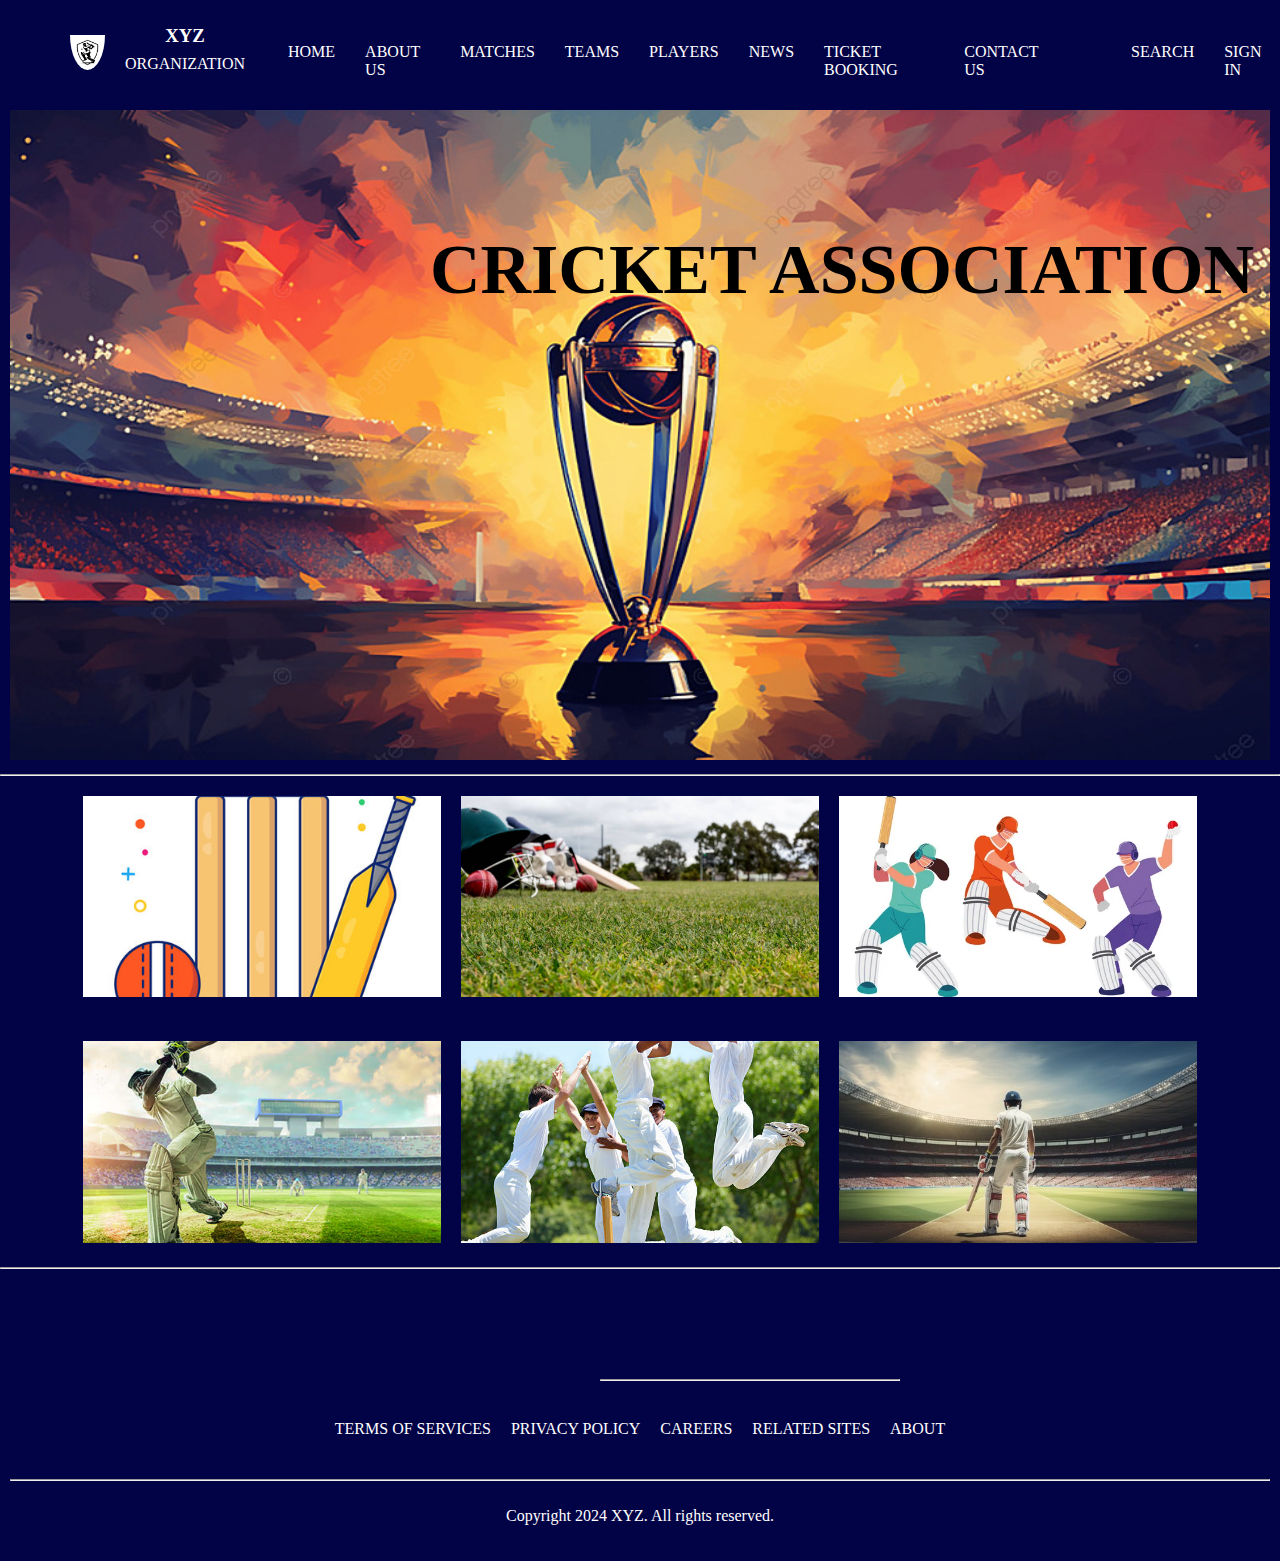
==== index.html @ 04caffde "initial commit" ====
<!DOCTYPE html>
<html lang="en">
    <head>
        <meta charset="UTF-8">
        <meta name="viewport" content="width=device-width, initial-scale=1.0">
        <title>Cricket Webpage</title>
        <link rel="stylesheet" href="/asset/css/main.css">
        <link rel="stylesheet" href="https://cdnjs.cloudflare.com/ajax/libs/font-awesome/6.6.0/css/all.min.css" integrity="sha512-Kc323vGBEqzTmouAECnVceyQqyqdsSiqLQISBL29aUW4U/M7pSPA/gEUZQqv1cwx4OnYxTxve5UMg5GT6L4JJg==" crossorigin="anonymous" referrerpolicy="no-referrer" />
    </head>
    <body>
        <header>
            <div class="navbar">
                <div class="menu"> 
                    <a href="#" target="_blank">
                        <i class="fa-solid fa-bars"></i>
                    </a>
                </div>
                <div class="logo">
                    <div id="image">
                        <img src="/asset/images/l1.jpg" width="100%">
                    </div>
                    <div id="text">
                        <h3>XYZ</h3>
                        <p>ORGANIZATION</p>
                    </div>
                </div>
                <nav>
                    <div class="n1">
                       <a href="#">HOME</a>
                    </div>
                    <div class="n2">
                       <a href="/asset/html/about.html">ABOUT US</a>
                    </div>
                    <div class="n3">
                        <a href="/asset/html/matches.html">MATCHES</a>
                    </div>
                    <div class="n4">
                        <a href="/asset/html/teams.html">TEAMS</a>
                    </div>
                    <div class="n5">
                        <a href="#">PLAYERS</a>
                    </div>
                    <div class="n6">
                        <a href="#">NEWS</a>
                    </div>
                    <div class="n7">
                        <a href="/asset/html/ticketBooking.html">TICKET BOOKING</a>
                    </div>
                    <div class="n8">
                        <a>CONTACT US</a>
                    </div>
                </nav>
            </div>
            <div class="userdefine">
                <div id="search">
                   <a href="#"> <i class="fa-solid fa-magnifying-glass"></i> SEARCH</a>
                </div>
                <div id="signin">
                    <a href="#"><i class="fa-regular fa-user"></i> SIGN IN</a>
                </div>
            </div>
        </header>
        <main>
            <section class="hero-section">
                <div>
                    <img src="/asset/images/t2.jpg" width="100%">
                </div>
                <div class="hero-content">
                    <h1>CRICKET ASSOCIATION</h1>
                </div>
            </section>
            <hr>
            <article>
                <div class="a1">
                    <div>
                        <img src="/asset/images/c19.jpg" width="100%">
                    </div>
                    <div>
                        <img src="/asset/images/c15.jpg" width="100%">
                    </div>
                    <div>
                        <img src="/asset/images/c20.jpg" width="100%">
                    </div>
                </div>
                <div class="a2">
                    <div>
                        <img src="/asset/images/c1.jpg" width="100%">
                    </div>
                    <div>
                        <img src="/asset/images/c14.jpg" width="100%">
                    </div>
                    <div>
                        <img src="/asset/images/c9.jpg" width="100%">
                    </div>
            </article>
            <hr>
        </main>
        <footer>
            <div class="f2">
                <!-- <div id="f11"> -->
                    <i class="fa-brands fa-square-facebook"></i>
                <!-- </div> -->
                <!-- <div id="f12"> -->
                    <i class="fa-brands fa-instagram"></i>
                <!-- <div> -->
                <!-- <div id="f13"> -->
                    <i class="fa-brands fa-youtube"></i>
                <!-- </div> -->
                <!-- <div id="f14"> -->
                    <i class="fa-brands fa-x-twitter"></i>
                <!-- </div> -->
            </div>
            <hr id="hr1">
            <div class="f3">
                <div>TERMS OF SERVICES</div>
                <div>PRIVACY POLICY</div>
                <div>CAREERS</div>
                <div>RELATED SITES</div>
                <div>ABOUT</div>
            </div>
            <hr>
            <div class="f4">
                <p>Copyright 2024 XYZ. All rights reserved.</p>
            </div>
        </footer>
    </body>
</html>
---- asset/css/main.css ----
*{
    margin: 0;
    padding: 0;
    box-sizing: border-box;
    font-family: 'Times New Roman', Times, serif;
}
body{
    background-color: rgb(2, 2, 70);
}
header{
    height: 100px;
    width: 100%;
    display: flex;
    justify-content:space-between;
    font-size: 16px;
    color: white;
    background-color: rgb(2, 2, 70);
    position: relative;
}
a{
    text-decoration: none;
    color:  white;
}
a:hover{
    border: 20px;
    padding: 10px;
    background-color: white;
    color: rgb(2, 2, 70);
}
main{
    background-color:  rgb(2, 2, 70);
}
.navbar{
    display: flex;
    justify-content: space-between;
}
.menu{
    padding-top: 43px;
    padding-left: 30px;
    padding-right: 40px;
}
.logo{
    display: flex;
    justify-content: space-between;
    gap: 20px;
}
.logo img{
    padding-top: 35px;
    border-radius: 50%;
    width: 35px;

}
.logo #text{
    padding-top: 25px;
    padding-bottom: 20px;
    display: grid;
    justify-content: center;
    justify-items: center;
}
nav{
    padding-left: 60px;
    padding: 43px;
    display: flex;
    justify-content: space-between;
    gap: 30px;
}
.userdefine{
    padding: 43px;
    padding-right: 5px;
    display: flex;
    justify-content:space-between;
    gap: 30px;
}
.hero-section{
    margin: 10px;
    position: relative;
}
.hero-section img{
    height: 650px;
}
.hero-content{
    position: absolute;
    top:120px;
    left: 420px;
    font-size: 35px;
}
article{
    display: grid;
}
 article div div{
    border-radius: 50px;
    padding: 10px;
    width: 30%;
} 
.a1{
    padding: 10px;
    display: flex;
    justify-content: center;
}
.a2{
    padding: 10px;
    display: flex;
    justify-content: center;
}
article img{
    aspect-ratio: 16/9;
    width: 100%;
    object-fit: cover;
}
footer{
    margin: 10px;
    background-color: rgb(2, 2, 70);
}
.f1{
    
}
.f2{
    display: flex;
    justify-content: center;
    align-items: center;
    gap: 10px;
    height: 100px;
    padding: 10px;
    color: gray;   
}
#hr1{
    width: 300px;
    position: absolute;
    left: 600px;
}
.f3{
    display: flex;
    justify-content: center;
    align-items: center;
    height: 100px;
    gap: 20px;
    color: white;
}
.f4{
    display: flex;
    justify-content: center;
    align-items: center;
    color: white;
    height: 70px;
}
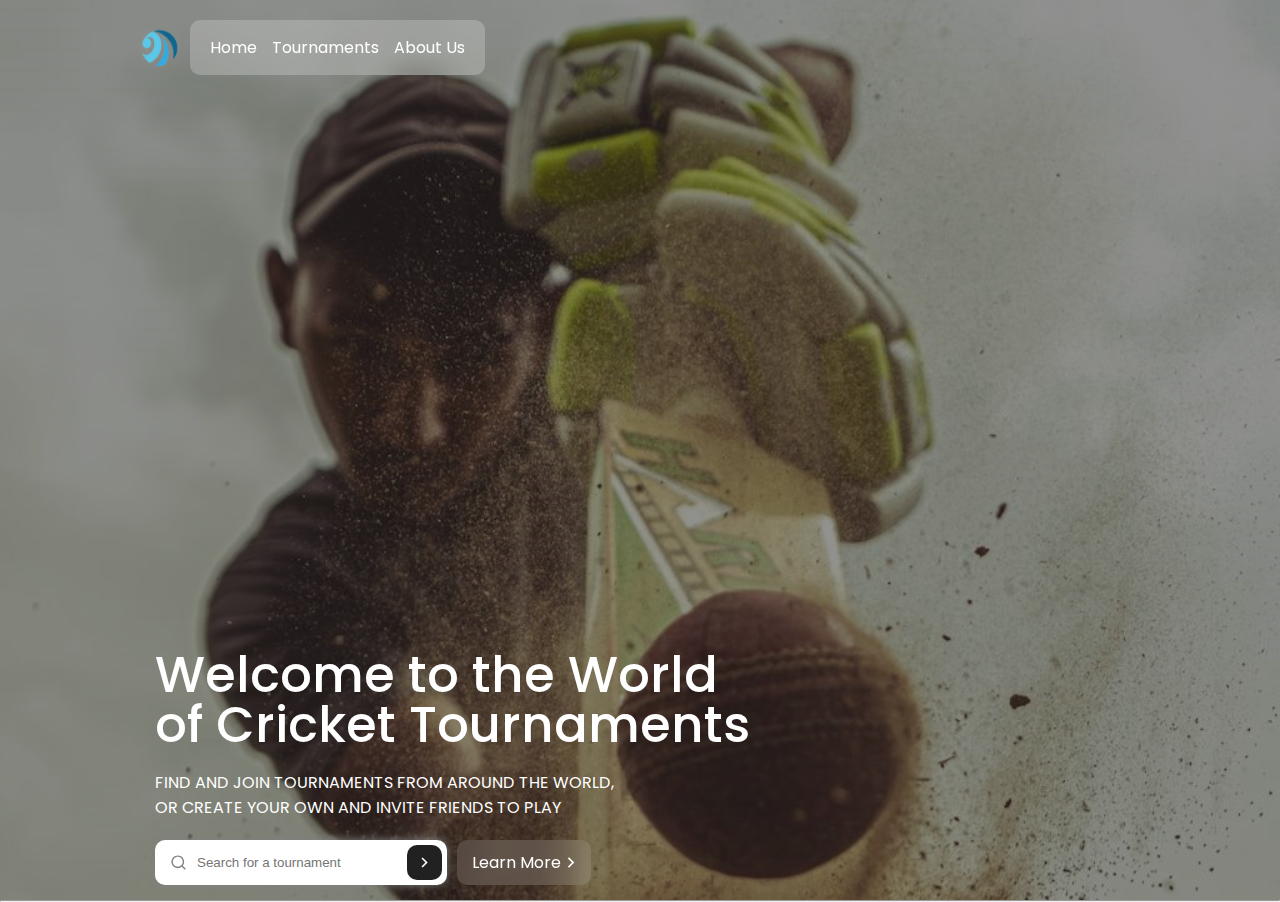
==== commit 0f43f16a: "Merge pull request #2 from archakNath/main" ====
--- a/index.html
+++ b/index.html
@@ -3,125 +3,46 @@
     <head>
         <meta charset="UTF-8">
         <meta name="viewport" content="width=device-width, initial-scale=1.0">
-        <title>Cricket Webpage</title>
+        <meta name="keywords" content="kcricket, tournament, game, sports">
+        <title>Cricket XYZ</title>
+        <link rel="icon" href="/asset/cricketFavicon/favicon.ico" type="image/x-icon">
         <link rel="stylesheet" href="/asset/css/main.css">
+        <link rel="stylesheet" href="/asset/css/universal.css">
         <link rel="stylesheet" href="https://cdnjs.cloudflare.com/ajax/libs/font-awesome/6.6.0/css/all.min.css" integrity="sha512-Kc323vGBEqzTmouAECnVceyQqyqdsSiqLQISBL29aUW4U/M7pSPA/gEUZQqv1cwx4OnYxTxve5UMg5GT6L4JJg==" crossorigin="anonymous" referrerpolicy="no-referrer" />
     </head>
     <body>
         <header>
-            <div class="navbar">
-                <div class="menu"> 
-                    <a href="#" target="_blank">
-                        <i class="fa-solid fa-bars"></i>
-                    </a>
-                </div>
-                <div class="logo">
-                    <div id="image">
-                        <img src="/asset/images/l1.jpg" width="100%">
-                    </div>
-                    <div id="text">
-                        <h3>XYZ</h3>
-                        <p>ORGANIZATION</p>
-                    </div>
-                </div>
-                <nav>
-                    <div class="n1">
-                       <a href="#">HOME</a>
-                    </div>
-                    <div class="n2">
-                       <a href="/asset/html/about.html">ABOUT US</a>
-                    </div>
-                    <div class="n3">
-                        <a href="/asset/html/matches.html">MATCHES</a>
-                    </div>
-                    <div class="n4">
-                        <a href="/asset/html/teams.html">TEAMS</a>
-                    </div>
-                    <div class="n5">
-                        <a href="#">PLAYERS</a>
-                    </div>
-                    <div class="n6">
-                        <a href="#">NEWS</a>
-                    </div>
-                    <div class="n7">
-                        <a href="/asset/html/ticketBooking.html">TICKET BOOKING</a>
-                    </div>
-                    <div class="n8">
-                        <a>CONTACT US</a>
-                    </div>
-                </nav>
-            </div>
-            <div class="userdefine">
-                <div id="search">
-                   <a href="#"> <i class="fa-solid fa-magnifying-glass"></i> SEARCH</a>
-                </div>
-                <div id="signin">
-                    <a href="#"><i class="fa-regular fa-user"></i> SIGN IN</a>
-                </div>
-            </div>
+          <div class="container">
+                <img src="/asset/cricketFavicon/android-chrome-192x192.png" alt="" class="logo">
+                <ul>
+                    <li>Home</li>
+                    <li>Tournaments</li>
+                    <li>About Us</li>
+                </ul>
+          </div>
         </header>
         <main>
             <section class="hero-section">
-                <div>
-                    <img src="/asset/images/t2.jpg" width="100%">
-                </div>
-                <div class="hero-content">
-                    <h1>CRICKET ASSOCIATION</h1>
+                <div class="container">
+                    <div class="text-content">
+                        <h1>Welcome to the World <br> of Cricket Tournaments</h1>
+                        <p>FIND AND JOIN TOURNAMENTS FROM AROUND THE WORLD, <br> OR CREATE YOUR OWN AND INVITE FRIENDS TO PLAY</p>
+                        <div class="horizontal">
+                            <div class="searchbox">
+                                <img src="/asset/images/icons/search.svg" alt="">
+                                <input type="text" name="" id="" placeholder="Search for a tournament">
+                                <img src="/asset/images/icons/arrow-right-line.svg" alt="" class="search-button">
+                            </div>
+                            <div class="learn-more">
+                                <p>Learn More</p>
+                                <img src="/asset/images/icons/arrow-right-line.svg" alt="">
+                            </div>
+                        </div>
+                    </div>
                 </div>
             </section>
             <hr>
-            <article>
-                <div class="a1">
-                    <div>
-                        <img src="/asset/images/c19.jpg" width="100%">
-                    </div>
-                    <div>
-                        <img src="/asset/images/c15.jpg" width="100%">
-                    </div>
-                    <div>
-                        <img src="/asset/images/c20.jpg" width="100%">
-                    </div>
-                </div>
-                <div class="a2">
-                    <div>
-                        <img src="/asset/images/c1.jpg" width="100%">
-                    </div>
-                    <div>
-                        <img src="/asset/images/c14.jpg" width="100%">
-                    </div>
-                    <div>
-                        <img src="/asset/images/c9.jpg" width="100%">
-                    </div>
-            </article>
-            <hr>
+            
         </main>
-        <footer>
-            <div class="f2">
-                <!-- <div id="f11"> -->
-                    <i class="fa-brands fa-square-facebook"></i>
-                <!-- </div> -->
-                <!-- <div id="f12"> -->
-                    <i class="fa-brands fa-instagram"></i>
-                <!-- <div> -->
-                <!-- <div id="f13"> -->
-                    <i class="fa-brands fa-youtube"></i>
-                <!-- </div> -->
-                <!-- <div id="f14"> -->
-                    <i class="fa-brands fa-x-twitter"></i>
-                <!-- </div> -->
-            </div>
-            <hr id="hr1">
-            <div class="f3">
-                <div>TERMS OF SERVICES</div>
-                <div>PRIVACY POLICY</div>
-                <div>CAREERS</div>
-                <div>RELATED SITES</div>
-                <div>ABOUT</div>
-            </div>
-            <hr>
-            <div class="f4">
-                <p>Copyright 2024 XYZ. All rights reserved.</p>
-            </div>
-        </footer>
     </body>
 </html>--- a/asset/css/main.css
+++ b/asset/css/main.css
@@ -2,82 +2,110 @@
     margin: 0;
     padding: 0;
     box-sizing: border-box;
-    font-family: 'Times New Roman', Times, serif;
 }
-body{
-    background-color: rgb(2, 2, 70);
+
+/* =====================HERO SECTION========================= */
+
+.hero-section{
+    width: 100%;
+    height: 100vh;
+    background-image: url(/asset/images/batter-hitting-ball.jpg);
+    background-position: center;
+    background-size: cover;
+    color: white;
+    display: flex;
+    justify-content: center;
+    align-items: center;
 }
-header{
-    height: 100px;
+
+.hero-section .container{
     width: 100%;
+    height: 100%;
+    background-color: #2121217d;
     display: flex;
-    justify-content:space-between;
-    font-size: 16px;
-    color: white;
-    background-color: rgb(2, 2, 70);
-    position: relative;
+    justify-content: center;
+    align-items: center;
 }
-a{
-    text-decoration: none;
-    color:  white;
-}
-a:hover{
-    border: 20px;
-    padding: 10px;
-    background-color: white;
-    color: rgb(2, 2, 70);
-}
-main{
-    background-color:  rgb(2, 2, 70);
-}
-.navbar{
+
+.hero-section .container .text-content{
+    max-width: 1000px;
+    width: 100%;
+    height: 100%;
     display: flex;
-    justify-content: space-between;
-}
-.menu{
-    padding-top: 43px;
-    padding-left: 30px;
-    padding-right: 40px;
-}
-.logo{
-    display: flex;
-    justify-content: space-between;
+    flex-direction: column;
+    justify-content: end;
+    align-items: start;
+    padding: 15px;
     gap: 20px;
 }
-.logo img{
-    padding-top: 35px;
-    border-radius: 50%;
+
+.hero-section .container h1{
+    font-weight: 500;
+    font-size: 50px;
+    line-height: 1em;
+}
+
+.hero-section .container .searchbox{
+    background-color: white;
+    color: gray;
+    padding: 5px 5px 5px 15px;
+    display: flex;
+    justify-content: center;
+    align-items: center;
+    gap: 10px;
+    border-radius: 10px;
+    box-shadow: 0 0 10px gray;
+}
+
+.hero-section .container .searchbox img{
+    width: 17px;
+}
+
+.hero-section .container .searchbox input{
+    outline: none;
+    border: none;
+    width: 200px;
+}
+
+.hero-section .container .horizontal{
+    display: flex;
+    gap: 10px;
+}
+
+.hero-section .container .searchbox .search-button{
+    background-color: #212121;
+    padding: 8px;
+    height: 35px;
     width: 35px;
+    border-radius: 10px;
+    cursor: pointer;
+    transition: all .2s;
+}
 
+.hero-section .container .searchbox .search-button:hover{
+    scale: .9;
+    box-shadow: 0 0 10px gray;
 }
-.logo #text{
-    padding-top: 25px;
-    padding-bottom: 20px;
-    display: grid;
-    justify-content: center;
-    justify-items: center;
+
+.hero-section .container .learn-more{
+    display: flex;
+    background-color: rgba(255, 255, 255, 0.148);
+    backdrop-filter: blur(10px);
+    padding: 10px 10px 10px 15px;
+    border-radius: 10px;
+    transition: all .2s;
+    cursor: pointer;
 }
-nav{
-    padding-left: 60px;
-    padding: 43px;
-    display: flex;
-    justify-content: space-between;
-    gap: 30px;
+
+.hero-section .container .learn-more:hover{
+    background-color: rgba(255, 255, 255, 0.479);
+    /* color: #212121; */
 }
-.userdefine{
-    padding: 43px;
-    padding-right: 5px;
-    display: flex;
-    justify-content:space-between;
-    gap: 30px;
+
+.hero-section .container .learn-more img{
+    width: 20px;
 }
-.hero-section{
-    margin: 10px;
-    position: relative;
-}
-.hero-section img{
-    height: 650px;
-}
+
 .hero-content{
     position: absolute;
     top:120px;
--- a/asset/css/universal.css
+++ b/asset/css/universal.css
@@ -0,0 +1,162 @@
+/* =======================FONTS AND TYPOGRAPHY======================= */
+
+@import url('https://fonts.googleapis.com/css2?family=Montserrat:ital,wght@0,100..900;1,100..900&family=Poppins:ital,wght@0,100;0,200;0,300;0,400;0,500;0,600;0,700;0,800;0,900;1,100;1,200;1,300;1,400;1,500;1,600;1,700;1,800;1,900&display=swap');
+
+::-webkit-scrollbar{
+    display: none;
+}
+
+body {
+    font-family: "Poppins", sans-serif;
+    font-weight: 400;
+    font-style: normal;
+}
+
+.poppins-thin {
+    font-family: "Poppins", sans-serif;
+    font-weight: 100;
+    font-style: normal;
+}
+
+.poppins-extralight {
+    font-family: "Poppins", sans-serif;
+    font-weight: 200;
+    font-style: normal;
+}
+
+.poppins-light {
+    font-family: "Poppins", sans-serif;
+    font-weight: 300;
+    font-style: normal;
+}
+
+.poppins-regular {
+    font-family: "Poppins", sans-serif;
+    font-weight: 400;
+    font-style: normal;
+}
+
+.poppins-medium {
+    font-family: "Poppins", sans-serif;
+    font-weight: 500;
+    font-style: normal;
+}
+
+.poppins-semibold {
+    font-family: "Poppins", sans-serif;
+    font-weight: 600;
+    font-style: normal;
+}
+
+.poppins-bold {
+    font-family: "Poppins", sans-serif;
+    font-weight: 700;
+    font-style: normal;
+}
+
+.poppins-extrabold {
+    font-family: "Poppins", sans-serif;
+    font-weight: 800;
+    font-style: normal;
+}
+
+.poppins-black {
+    font-family: "Poppins", sans-serif;
+    font-weight: 900;
+    font-style: normal;
+}
+
+.poppins-thin-italic {
+    font-family: "Poppins", sans-serif;
+    font-weight: 100;
+    font-style: italic;
+}
+
+.poppins-extralight-italic {
+    font-family: "Poppins", sans-serif;
+    font-weight: 200;
+    font-style: italic;
+}
+
+.poppins-light-italic {
+    font-family: "Poppins", sans-serif;
+    font-weight: 300;
+    font-style: italic;
+}
+
+.poppins-regular-italic {
+    font-family: "Poppins", sans-serif;
+    font-weight: 400;
+    font-style: italic;
+}
+
+.poppins-medium-italic {
+    font-family: "Poppins", sans-serif;
+    font-weight: 500;
+    font-style: italic;
+}
+
+.poppins-semibold-italic {
+    font-family: "Poppins", sans-serif;
+    font-weight: 600;
+    font-style: italic;
+}
+
+.poppins-bold-italic {
+    font-family: "Poppins", sans-serif;
+    font-weight: 700;
+    font-style: italic;
+}
+
+.poppins-extrabold-italic {
+    font-family: "Poppins", sans-serif;
+    font-weight: 800;
+    font-style: italic;
+}
+
+.poppins-black-italic {
+    font-family: "Poppins", sans-serif;
+    font-weight: 900;
+    font-style: italic;
+}
+
+/* =========================HEADER=========================== */
+
+header{
+    position: fixed;
+    width: 100%;
+    display: flex;
+    justify-content: center;
+    align-items: center;
+    padding-block: 20px;
+    padding-inline: 20px;
+}
+
+header .logo{
+    width: 40px;
+    height: 40px;
+}
+
+header .container{
+    width: 100%;
+    max-width: 1000px;
+    display: flex;
+    gap: 10px;
+    align-items: center;
+}
+
+header ul{
+    display: flex;
+    background-color: rgba(255, 255, 255, 0.217);
+    justify-content: center;
+    align-items: center;
+    gap:15px;
+    padding: 15px 20px;
+    border-radius: 10px;
+    color: white;
+    backdrop-filter: blur(10px);
+}
+
+header ul li{
+    list-style: none;
+}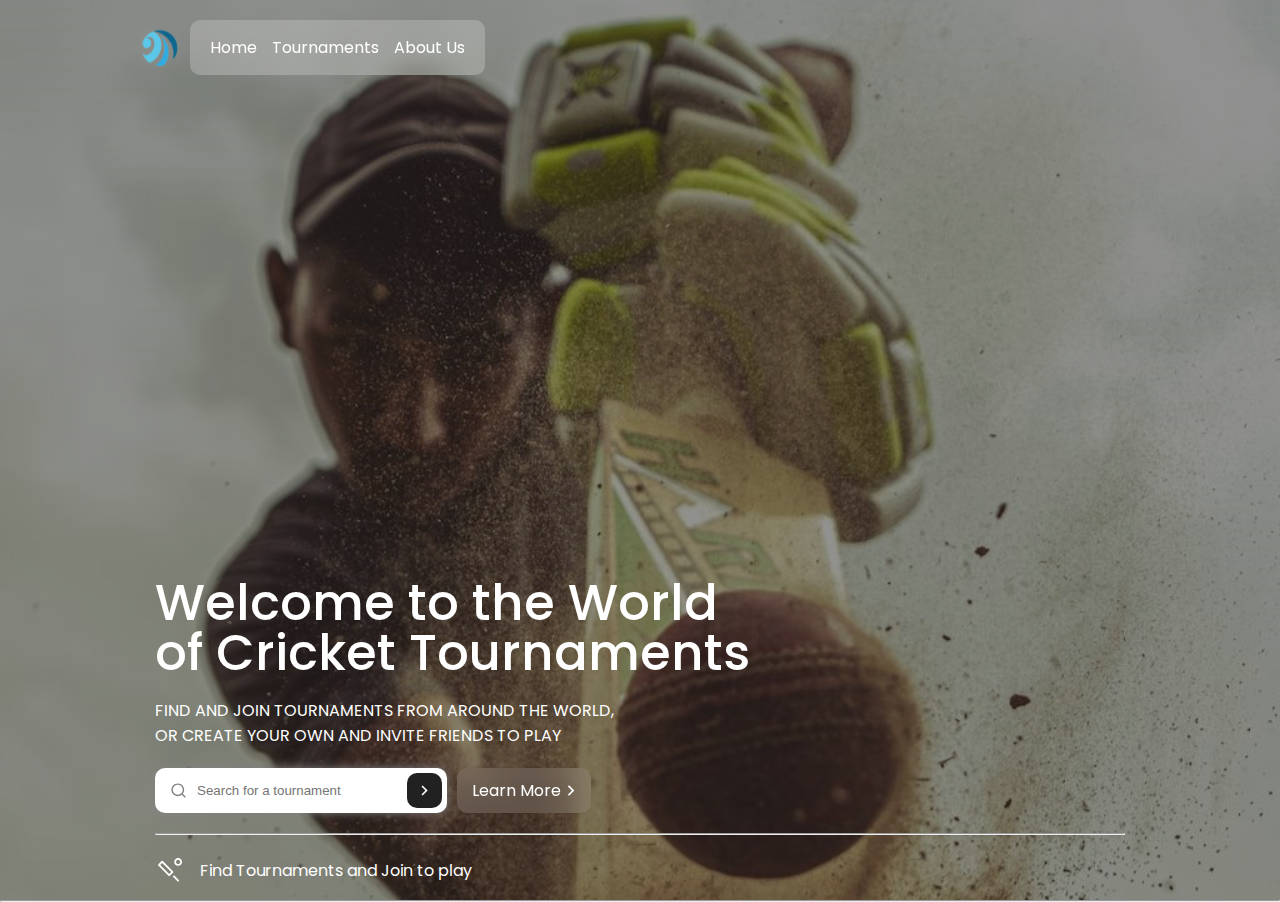
==== commit 2bcc14ee: "Merge pull request #3 from archakNath/main" ====
--- a/index.html
+++ b/index.html
@@ -38,6 +38,12 @@
                                 <img src="/asset/images/icons/arrow-right-line.svg" alt="">
                             </div>
                         </div>
+
+                        <hr>
+                        <div class="carosel">
+                            <img src="/asset/images/icons/cricket.svg" alt="" class="carouselIcon">
+                            <p>Find Tournaments and Join to play</p>
+                        </div>
                     </div>
                 </div>
             </section>
@@ -45,4 +51,6 @@
             
         </main>
     </body>
+
+    <script src="/asset/js/main.js"></script>
 </html>--- a/asset/css/main.css
+++ b/asset/css/main.css
@@ -106,68 +106,13 @@
     width: 20px;
 }
 
-.hero-content{
-    position: absolute;
-    top:120px;
-    left: 420px;
-    font-size: 35px;
+.hero-section .container hr{
+    width: 100%;
 }
-article{
-    display: grid;
-}
- article div div{
-    border-radius: 50px;
-    padding: 10px;
-    width: 30%;
-} 
-.a1{
-    padding: 10px;
-    display: flex;
-    justify-content: center;
-}
-.a2{
-    padding: 10px;
-    display: flex;
-    justify-content: center;
-}
-article img{
-    aspect-ratio: 16/9;
-    width: 100%;
-    object-fit: cover;
-}
-footer{
-    margin: 10px;
-    background-color: rgb(2, 2, 70);
-}
-.f1{
-    
-}
-.f2{
+
+.hero-section .container .carosel{
     display: flex;
     justify-content: center;
     align-items: center;
-    gap: 10px;
-    height: 100px;
-    padding: 10px;
-    color: gray;   
-}
-#hr1{
-    width: 300px;
-    position: absolute;
-    left: 600px;
-}
-.f3{
-    display: flex;
-    justify-content: center;
-    align-items: center;
-    height: 100px;
-    gap: 20px;
-    color: white;
-}
-.f4{
-    display: flex;
-    justify-content: center;
-    align-items: center;
-    color: white;
-    height: 70px;
+    gap: 15px;
 }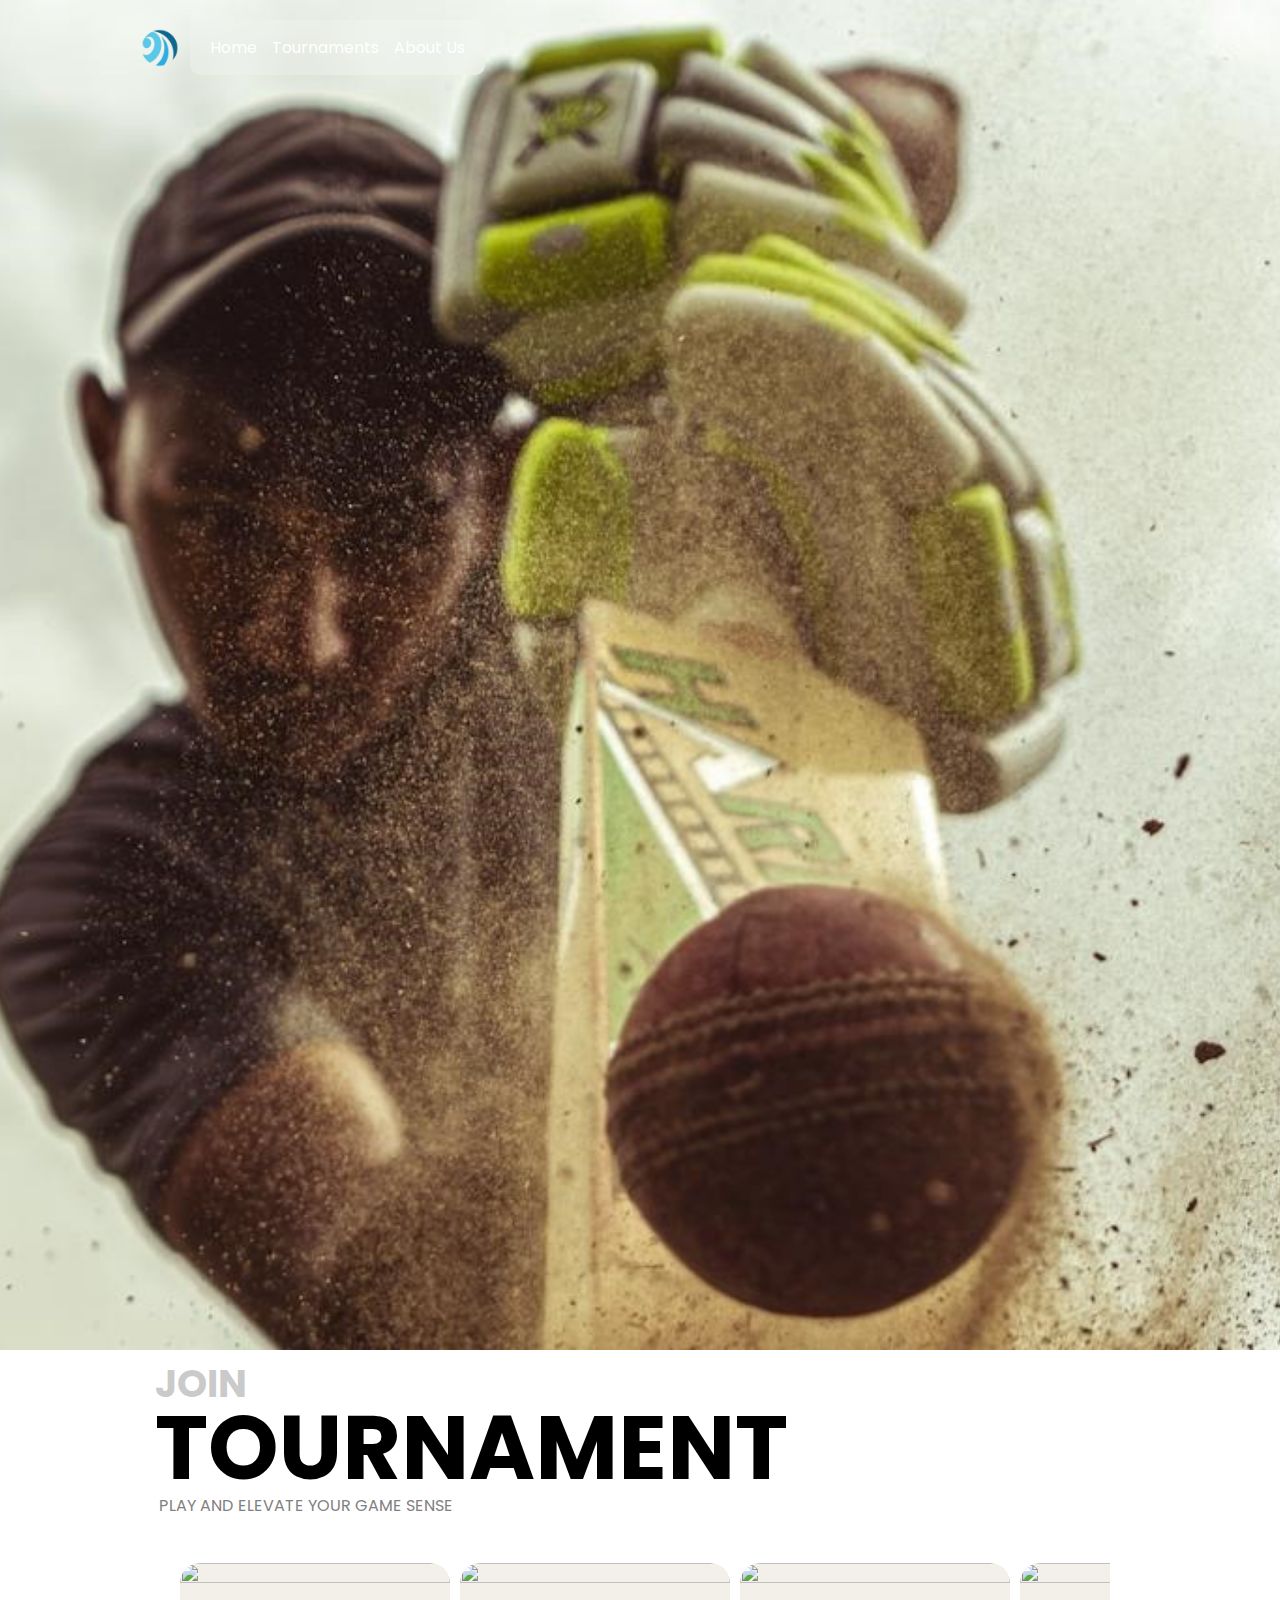
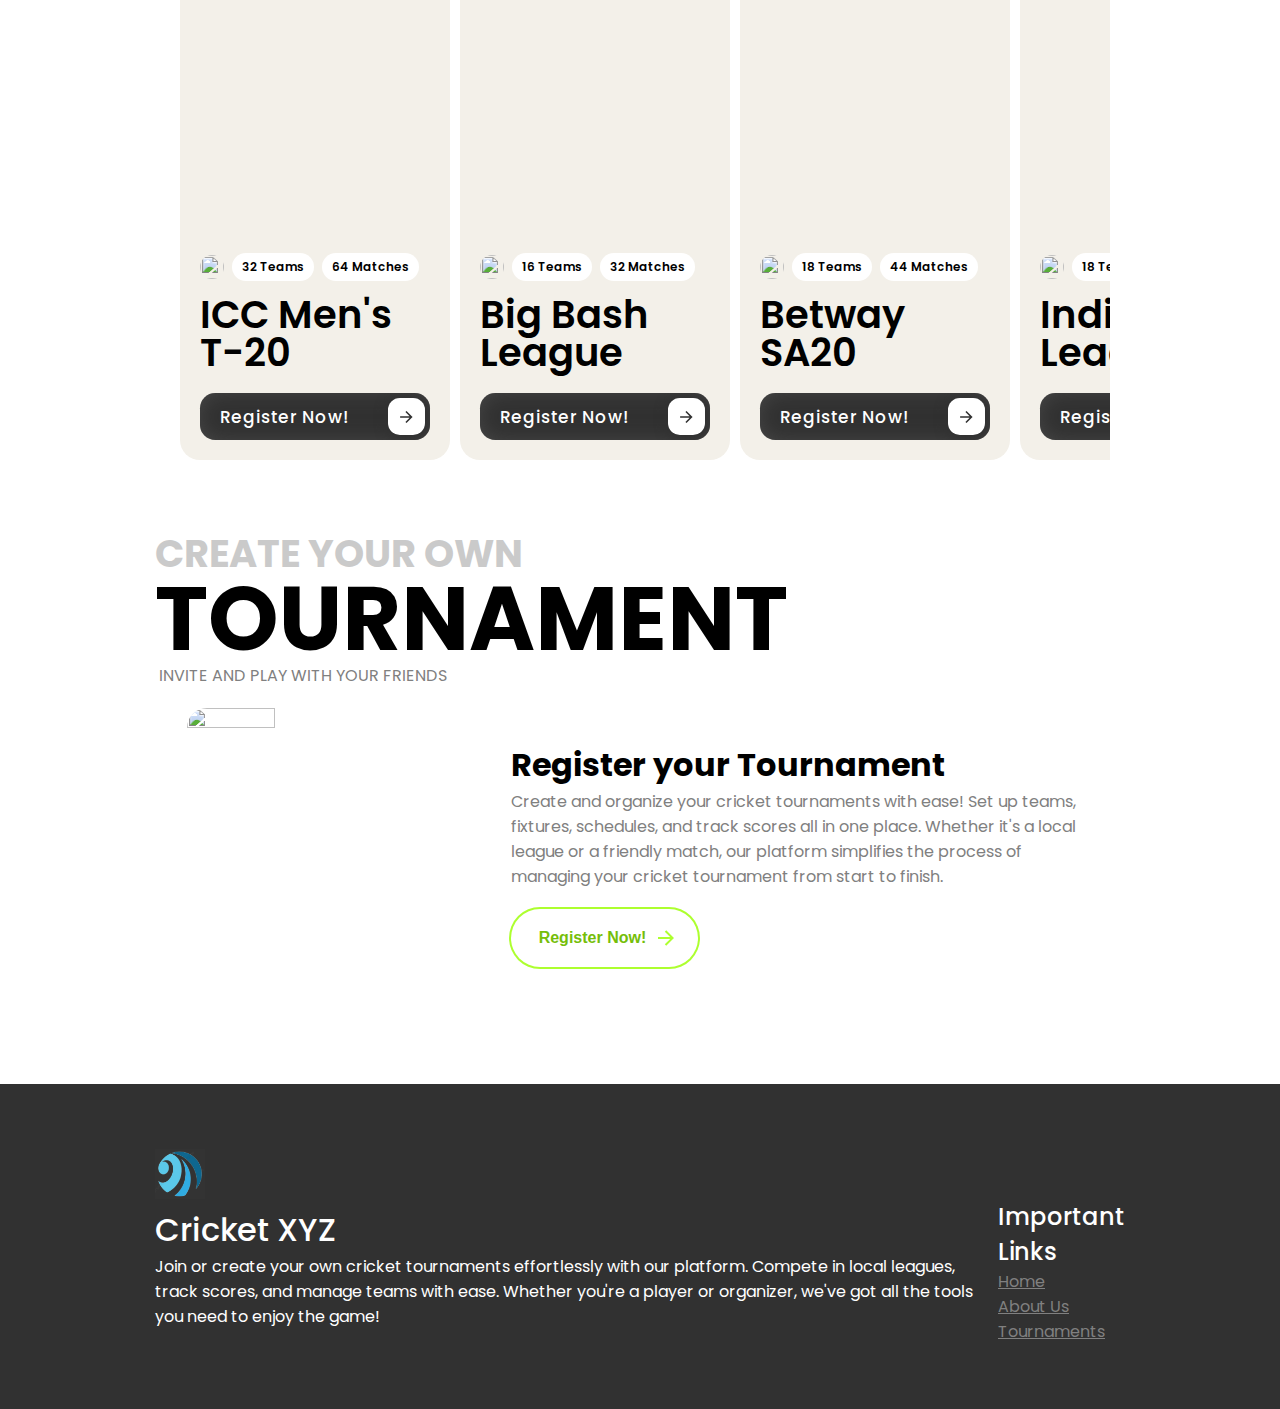
==== commit 73f2b0d6: "add footer" ====
--- a/index.html
+++ b/index.html
@@ -1,56 +1,264 @@
 <!DOCTYPE html>
 <html lang="en">
-    <head>
-        <meta charset="UTF-8">
-        <meta name="viewport" content="width=device-width, initial-scale=1.0">
-        <meta name="keywords" content="kcricket, tournament, game, sports">
-        <title>Cricket XYZ</title>
-        <link rel="icon" href="/asset/cricketFavicon/favicon.ico" type="image/x-icon">
-        <link rel="stylesheet" href="/asset/css/main.css">
-        <link rel="stylesheet" href="/asset/css/universal.css">
-        <link rel="stylesheet" href="https://cdnjs.cloudflare.com/ajax/libs/font-awesome/6.6.0/css/all.min.css" integrity="sha512-Kc323vGBEqzTmouAECnVceyQqyqdsSiqLQISBL29aUW4U/M7pSPA/gEUZQqv1cwx4OnYxTxve5UMg5GT6L4JJg==" crossorigin="anonymous" referrerpolicy="no-referrer" />
-    </head>
-    <body>
-        <header>
-          <div class="container">
+
+<head>
+    <meta charset="UTF-8">
+    <meta name="viewport" content="width=device-width, initial-scale=1.0">
+    <meta name="keywords" content="kcricket, tournament, game, sports">
+    <title>Cricket XYZ</title>
+    <link rel="icon" href="/asset/cricketFavicon/favicon.ico" type="image/x-icon">
+    <link rel="stylesheet" href="https://cdn.jsdelivr.net/npm/locomotive-scroll@3.5.4/dist/locomotive-scroll.css">
+    <link rel="stylesheet" href="/asset/css/universal.css">
+    <link rel="stylesheet" href="/asset/css/main.css">
+    <link rel="stylesheet" href="https://cdnjs.cloudflare.com/ajax/libs/font-awesome/6.6.0/css/all.min.css"
+        integrity="sha512-Kc323vGBEqzTmouAECnVceyQqyqdsSiqLQISBL29aUW4U/M7pSPA/gEUZQqv1cwx4OnYxTxve5UMg5GT6L4JJg=="
+        crossorigin="anonymous" referrerpolicy="no-referrer" />
+</head>
+
+<body>
+    <header>
+        <div class="container">
+            <img src="/asset/cricketFavicon/android-chrome-192x192.png" alt="" class="logo">
+            <ul>
+                <li>Home</li>
+                <li>Tournaments</li>
+                <li>About Us</li>
+            </ul>
+        </div>
+    </header>
+    <main>
+        <section class="hero-section">
+            <div class="container">
+                <div class="text-content" data-scroll data-scroll-speed="1.5">
+                    <h1>Welcome to the World <br> of Cricket Tournaments</h1>
+                    <p>FIND AND JOIN TOURNAMENTS FROM AROUND THE WORLD, <br> OR CREATE YOUR OWN AND INVITE FRIENDS TO
+                        PLAY</p>
+                    <div class="horizontal">
+                        <div class="searchbox">
+                            <img src="/asset/images/icons/search.svg" alt="">
+                            <input type="text" name="" id="" placeholder="Search for a tournament">
+                            <img src="/asset/images/icons/arrow-right-line.svg" alt="" class="search-button">
+                        </div>
+                        <div class="learn-more">
+                            <p>Learn More</p>
+                            <img src="/asset/images/icons/arrow-right-line.svg" alt="">
+                        </div>
+                    </div>
+
+                    <hr>
+                    <div class="carosel">
+                        <img src="/asset/images/icons/cricket.svg" alt="" class="carouselIcon">
+                        <p>Find Tournaments and Join to play</p>
+                    </div>
+                </div>
+            </div>
+        </section>
+
+        <section class="tournaments">
+            <div class="container">
+                <div class="text-container">
+                    <h2 class="text-appear">JOIN</h2>
+                </div>
+                <div class="text-container">
+                    <h1 class="text-appear">TOURNAMENT</h1>
+                </div>
+                <p> <img src="/asset/images/icons/star.svg" alt=""> PLAY AND ELEVATE YOUR GAME SENSE</p>
+                <div class="tournaments">
+                    <div class="container">
+                        <div class="scroller">
+                            <div class="item">
+                                <a href="https://www.icc-cricket.com/tournaments/t20cricketworldcup"><img
+                                        src="/asset/images/icons/info.svg" alt=""></a>
+                                <img src="/asset/images/ICCMens.jpg" alt="">
+                                <div class="text-content">
+                                    <div class="details-container">
+                                        <img src="/asset/images/icons/ball.svg" alt="">
+                                        <span>32 Teams</span>
+                                        <span>64 Matches</span>
+                                    </div>
+                                    <h1>ICC Men's <br> T-20</h1>
+                                    <button class="cssbuttons-io-button">
+                                        Register Now!
+                                        <div class="icon">
+                                            <svg height="24" width="24" viewBox="0 0 24 24"
+                                                xmlns="http://www.w3.org/2000/svg">
+                                                <path d="M0 0h24v24H0z" fill="none"></path>
+                                                <path
+                                                    d="M16.172 11l-5.364-5.364 1.414-1.414L20 12l-7.778 7.778-1.414-1.414L16.172 13H4v-2z"
+                                                    fill="currentColor"></path>
+                                            </svg>
+                                        </div>
+                                    </button>
+                                </div>
+                            </div>
+                            <div class="item">
+                                <a href="https://www.bigbash.com.au/"><img src="/asset/images/icons/info.svg"
+                                        alt=""></a>
+                                <img src="/asset/images/bbl.png" alt="">
+                                <div class="text-content">
+                                    <div class="details-container">
+                                        <img src="/asset/images/icons/ball.svg" alt="">
+                                        <span>16 Teams</span>
+                                        <span>32 Matches</span>
+                                    </div>
+                                    <h1>Big Bash <br> League</h1>
+                                    <button class="cssbuttons-io-button">
+                                        Register Now!
+                                        <div class="icon">
+                                            <svg height="24" width="24" viewBox="0 0 24 24"
+                                                xmlns="http://www.w3.org/2000/svg">
+                                                <path d="M0 0h24v24H0z" fill="none"></path>
+                                                <path
+                                                    d="M16.172 11l-5.364-5.364 1.414-1.414L20 12l-7.778 7.778-1.414-1.414L16.172 13H4v-2z"
+                                                    fill="currentColor"></path>
+                                            </svg>
+                                        </div>
+                                    </button>
+                                </div>
+                            </div>
+                            <div class="item">
+                                <a href="https://www.sa20.co.za/"><img src="/asset/images/icons/info.svg" alt=""></a>
+                                <img src="/asset/images/sa20.webp" alt="">
+                                <div class="text-content">
+                                    <div class="details-container">
+                                        <img src="/asset/images/icons/ball.svg" alt="">
+                                        <span>18 Teams</span>
+                                        <span>44 Matches</span>
+                                    </div>
+                                    <h1>Betway <br>SA20</h1>
+                                    <button class="cssbuttons-io-button">
+                                        Register Now!
+                                        <div class="icon">
+                                            <svg height="24" width="24" viewBox="0 0 24 24"
+                                                xmlns="http://www.w3.org/2000/svg">
+                                                <path d="M0 0h24v24H0z" fill="none"></path>
+                                                <path
+                                                    d="M16.172 11l-5.364-5.364 1.414-1.414L20 12l-7.778 7.778-1.414-1.414L16.172 13H4v-2z"
+                                                    fill="currentColor"></path>
+                                            </svg>
+                                        </div>
+                                    </button>
+                                </div>
+                            </div>
+                            <div class="item">
+                                <a href="https://www.iplt20.com/"><img src="/asset/images/icons/info.svg" alt=""></a>
+                                <img src="/asset/images/ipl-logo.webp" alt="">
+                                <div class="text-content">
+                                    <div class="details-container">
+                                        <img src="/asset/images/icons/ball.svg" alt="">
+                                        <span>18 Teams</span>
+                                        <span>44 Matches</span>
+                                    </div>
+                                    <h1>Indian P.<br>League</h1>
+                                    <button class="cssbuttons-io-button">
+                                        Register Now!
+                                        <div class="icon">
+                                            <svg height="24" width="24" viewBox="0 0 24 24"
+                                                xmlns="http://www.w3.org/2000/svg">
+                                                <path d="M0 0h24v24H0z" fill="none"></path>
+                                                <path
+                                                    d="M16.172 11l-5.364-5.364 1.414-1.414L20 12l-7.778 7.778-1.414-1.414L16.172 13H4v-2z"
+                                                    fill="currentColor"></path>
+                                            </svg>
+                                        </div>
+                                    </button>
+                                </div>
+                            </div>
+                            <div class="item">
+                                <a href="https://en.wikipedia.org/wiki/Asia_Cup"><img src="/asset/images/icons/info.svg"
+                                        alt=""></a>
+                                <img src="/asset/images/asia cup.webp" alt="">
+                                <div class="text-content">
+                                    <div class="details-container">
+                                        <img src="/asset/images/icons/ball.svg" alt="">
+                                        <span>18 Teams</span>
+                                        <span>44 Matches</span>
+                                    </div>
+                                    <h1>W' Asia <br>Cup</h1>
+                                    <button class="cssbuttons-io-button">
+                                        Register Now!
+                                        <div class="icon">
+                                            <svg height="24" width="24" viewBox="0 0 24 24"
+                                                xmlns="http://www.w3.org/2000/svg">
+                                                <path d="M0 0h24v24H0z" fill="none"></path>
+                                                <path
+                                                    d="M16.172 11l-5.364-5.364 1.414-1.414L20 12l-7.778 7.778-1.414-1.414L16.172 13H4v-2z"
+                                                    fill="currentColor"></path>
+                                            </svg>
+                                        </div>
+                                    </button>
+                                </div>
+                            </div>
+                        </div>
+                    </div>
+                </div>
+            </div>
+        </section>
+
+        <section class="register">
+            <div class="container">
+                <div class="text-container">
+                    <h2 class="text-appear">CREATE YOUR OWN</h2>
+                </div>
+                <div class="text-container">
+                    <h1 class="text-appear">TOURNAMENT</h1>
+                </div>
+                <p> <img src="/asset/images/icons/star.svg" alt=""> INVITE AND PLAY WITH YOUR FRIENDS</p>
+                <div class="register-content">
+                    <img src="/asset/images/player.jpg" alt="">
+                    <div class="text-content">
+                        <h1>Register your Tournament</h1>
+                        <p>Create and organize your cricket tournaments with ease! Set up teams, fixtures, schedules,
+                            and track scores all in one place. Whether it's a local league or a friendly match, our
+                            platform simplifies the process of managing your cricket tournament from start to finish.
+                        </p>
+                        <button class="animated-button">
+                            <svg viewBox="0 0 24 24" class="arr-2" xmlns="http://www.w3.org/2000/svg">
+                                <path
+                                    d="M16.1716 10.9999L10.8076 5.63589L12.2218 4.22168L20 11.9999L12.2218 19.778L10.8076 18.3638L16.1716 12.9999H4V10.9999H16.1716Z">
+                                </path>
+                            </svg>
+                            <span class="text">Register Now!</span>
+                            <span class="circle"></span>
+                            <svg viewBox="0 0 24 24" class="arr-1" xmlns="http://www.w3.org/2000/svg">
+                                <path
+                                    d="M16.1716 10.9999L10.8076 5.63589L12.2218 4.22168L20 11.9999L12.2218 19.778L10.8076 18.3638L16.1716 12.9999H4V10.9999H16.1716Z">
+                                </path>
+                            </svg>
+                        </button>
+                    </div>
+                </div>
+            </div>
+        </section>
+    </main>
+    <footer>
+        <div class="container">
+            <div>
                 <img src="/asset/cricketFavicon/android-chrome-192x192.png" alt="" class="logo">
-                <ul>
-                    <li>Home</li>
-                    <li>Tournaments</li>
-                    <li>About Us</li>
-                </ul>
-          </div>
-        </header>
-        <main>
-            <section class="hero-section">
-                <div class="container">
-                    <div class="text-content">
-                        <h1>Welcome to the World <br> of Cricket Tournaments</h1>
-                        <p>FIND AND JOIN TOURNAMENTS FROM AROUND THE WORLD, <br> OR CREATE YOUR OWN AND INVITE FRIENDS TO PLAY</p>
-                        <div class="horizontal">
-                            <div class="searchbox">
-                                <img src="/asset/images/icons/search.svg" alt="">
-                                <input type="text" name="" id="" placeholder="Search for a tournament">
-                                <img src="/asset/images/icons/arrow-right-line.svg" alt="" class="search-button">
-                            </div>
-                            <div class="learn-more">
-                                <p>Learn More</p>
-                                <img src="/asset/images/icons/arrow-right-line.svg" alt="">
-                            </div>
-                        </div>
-
-                        <hr>
-                        <div class="carosel">
-                            <img src="/asset/images/icons/cricket.svg" alt="" class="carouselIcon">
-                            <p>Find Tournaments and Join to play</p>
-                        </div>
-                    </div>
-                </div>
-            </section>
-            <hr>
-            
-        </main>
-    </body>
-
-    <script src="/asset/js/main.js"></script>
+                <h1>Cricket XYZ</h1>
+                <p>Join or create your own cricket tournaments effortlessly with our platform. Compete in local leagues,
+                    track scores, and manage teams with ease. Whether you're a player or organizer, we've got all the
+                    tools you need to enjoy the game!</p>
+            </div>
+            <div>
+                <h2>Important Links</h2>
+                <a href=""><p>Home</p></a>
+                <a href=""><p>About Us</p></a>
+                <a href=""><p>Tournaments</p></a>
+            </div>
+        </div>
+    </footer>
+</body>
+
+<script src="https://cdn.jsdelivr.net/npm/locomotive-scroll@3.5.4/dist/locomotive-scroll.js"></script>
+<script src="https://cdnjs.cloudflare.com/ajax/libs/animejs/3.2.0/anime.min.js"></script>
+<script src="https://cdnjs.cloudflare.com/ajax/libs/gsap/3.12.5/gsap.min.js"
+    integrity="sha512-7eHRwcbYkK4d9g/6tD/mhkf++eoTHwpNM9woBxtPUBWm67zeAfFC+HrdoE2GanKeocly/VxeLvIqwvCdk7qScg=="
+    crossorigin="anonymous" referrerpolicy="no-referrer"></script>
+<script src="https://cdnjs.cloudflare.com/ajax/libs/gsap/3.12.5/ScrollTrigger.min.js"
+    integrity="sha512-onMTRKJBKz8M1TnqqDuGBlowlH0ohFzMXYRNebz+yOcc5TQr/zAKsthzhuv0hiyUKEiQEQXEynnXCvNTOk50dg=="
+    crossorigin="anonymous" referrerpolicy="no-referrer"></script>
+<script src="/asset/js/mainAnim.js"></script>
+<script src="/asset/js/main.js"></script>
+
 </html>--- a/asset/css/universal.css
+++ b/asset/css/universal.css
@@ -123,7 +123,7 @@
 /* =========================HEADER=========================== */
 
 header{
-    position: fixed;
+    position: absolute;
     width: 100%;
     display: flex;
     justify-content: center;
@@ -159,4 +159,51 @@
 
 header ul li{
     list-style: none;
+}
+
+@media(max-width: 700px){
+    header ul{
+        display: none;
+    }
+}
+
+footer{
+    display: flex;
+    justify-content: center;
+    align-items: center;
+    background-color: #313131;
+    color: white;
+    margin-top: 70px;
+}
+
+footer .container{
+    width: 100%;
+    max-width: 1000px;
+    height: 100%;
+    padding: 15px;
+    margin-block: 50px;
+    display: flex;
+    gap: 20px;
+}
+
+footer .container .logo{
+    width: 50px;
+}
+
+footer h1, footer h2{
+    font-weight: 500;
+}
+
+footer h2{
+    margin-top: 50px;
+}
+
+footer a{
+    color: gray;
+}
+
+@media(max-width: 700px){
+    footer .container{
+        flex-direction: column;
+    }
 }--- a/asset/css/main.css
+++ b/asset/css/main.css
@@ -1,4 +1,4 @@
-*{
+* {
     margin: 0;
     padding: 0;
     box-sizing: border-box;
@@ -6,9 +6,9 @@
 
 /* =====================HERO SECTION========================= */
 
-.hero-section{
-    width: 100%;
-    height: 100vh;
+.hero-section {
+    width: 100%;
+    height: 150vh;
     background-image: url(/asset/images/batter-hitting-ball.jpg);
     background-position: center;
     background-size: cover;
@@ -18,34 +18,41 @@
     align-items: center;
 }
 
-.hero-section .container{
+.hero-section .container {
     width: 100%;
     height: 100%;
-    background-color: #2121217d;
-    display: flex;
-    justify-content: center;
-    align-items: center;
-}
-
-.hero-section .container .text-content{
+    background-image: url(/asset/images/gradient.png);
+    background-size: contain;
+    display: flex;
+    justify-content: center;
+    align-items: start;
+}
+
+.hero-section .container .text-content {
     max-width: 1000px;
     width: 100%;
-    height: 100%;
+    height: 100vh;
     display: flex;
     flex-direction: column;
     justify-content: end;
     align-items: start;
     padding: 15px;
     gap: 20px;
-}
-
-.hero-section .container h1{
+    opacity: 0;
+}
+
+.hero-section .container h1 {
     font-weight: 500;
     font-size: 50px;
     line-height: 1em;
-}
-
-.hero-section .container .searchbox{
+    text-shadow: 0 0 10px #21212179;
+}
+
+.hero-section .container .text-content>p {
+    text-shadow: 0 0 10px #212121;
+}
+
+.hero-section .container .searchbox {
     background-color: white;
     color: gray;
     padding: 5px 5px 5px 15px;
@@ -57,22 +64,22 @@
     box-shadow: 0 0 10px gray;
 }
 
-.hero-section .container .searchbox img{
+.hero-section .container .searchbox img {
     width: 17px;
 }
 
-.hero-section .container .searchbox input{
+.hero-section .container .searchbox input {
     outline: none;
     border: none;
     width: 200px;
 }
 
-.hero-section .container .horizontal{
+.hero-section .container .horizontal {
     display: flex;
     gap: 10px;
 }
 
-.hero-section .container .searchbox .search-button{
+.hero-section .container .searchbox .search-button {
     background-color: #212121;
     padding: 8px;
     height: 35px;
@@ -82,12 +89,12 @@
     transition: all .2s;
 }
 
-.hero-section .container .searchbox .search-button:hover{
+.hero-section .container .searchbox .search-button:hover {
     scale: .9;
     box-shadow: 0 0 10px gray;
 }
 
-.hero-section .container .learn-more{
+.hero-section .container .learn-more {
     display: flex;
     background-color: rgba(255, 255, 255, 0.148);
     backdrop-filter: blur(10px);
@@ -97,22 +104,448 @@
     cursor: pointer;
 }
 
-.hero-section .container .learn-more:hover{
+.hero-section .container .learn-more:hover {
     background-color: rgba(255, 255, 255, 0.479);
     /* color: #212121; */
 }
 
-.hero-section .container .learn-more img{
+.hero-section .container .learn-more img {
     width: 20px;
 }
 
-.hero-section .container hr{
-    width: 100%;
-}
-
-.hero-section .container .carosel{
+.hero-section .container hr {
+    width: 100%;
+}
+
+.hero-section .container .carosel {
     display: flex;
     justify-content: center;
     align-items: center;
     gap: 15px;
+}
+
+@media(max-width: 700px) {
+    .hero-section {
+        height: 100vh;
+    }
+
+    .hero-section .container {
+        background-size: cover;
+        justify-content: center;
+        align-items: center;
+    }
+
+    .hero-section .container h1 {
+        font-size: 6vw;
+        text-align: center;
+        width: 100%;
+    }
+
+    .hero-section .container .text-content {
+        justify-content: center;
+        align-items: center;
+    }
+
+    .hero-section .container .text-content>p {
+        font-size: 3vw;
+        width: 100%;
+        text-align: center;
+    }
+
+    .hero-section .container .horizontal {
+        flex-direction: column;
+        justify-content: center;
+        align-items: center;
+        width: 100%;
+    }
+
+    .hero-section .container .searchbox {
+        width: 90%;
+    }
+
+    .hero-section .container .searchbox input {
+        width: 100%;
+        font-size: 3.5vw;
+    }
+
+    .hero-section .container .learn-more {
+        width: 90%;
+    }
+}
+
+/* ==============TOURNAMENT SECTION=================== */
+
+.tournaments {
+    width: 100%;
+    background-color: white;
+    display: flex;
+    justify-content: center;
+    align-items: center;
+}
+
+.tournaments .container {
+    width: 100%;
+    max-width: 1000px;
+    height: 100%;
+    padding: 15px;
+}
+
+.tournaments .container .text-container {
+    overflow: hidden;
+}
+
+.tournaments .container .text-container .text-appear {
+    line-height: 1em;
+}
+
+.tournaments .container .text-container h1 {
+    font-size: 7vw;
+}
+
+.tournaments h2 {
+    font-size: 3vw;
+    color: rgb(202, 202, 202);
+}
+
+.tournaments .container>p {
+    color: gray;
+}
+
+.tournaments .container p img {
+    height: 12px;
+}
+
+.tournaments .container {
+    overflow: hidden;
+    /* Hide overflow from the container */
+}
+
+.tournaments .container .scroller {
+    display: flex;
+    overflow-x: auto;
+    white-space: nowrap;
+    padding: 10px;
+    margin-block: 20px;
+}
+
+.tournaments .container .item {
+    min-width: 270px;
+    /* Set fixed width for items */
+    margin-right: 10px;
+    /* Spacing between items */
+    background-color: #f3f0e9;
+    border-radius: 20px;
+    overflow: hidden;
+    transition: all .2s;
+    position: relative;
+}
+
+.tournaments .container .item:hover {
+    background-color: #c3ff3d;
+}
+
+.tournaments .container .item a img {
+    width: 30px;
+    position: absolute;
+    right: 10px;
+    top: 10px;
+    opacity: 0;
+    cursor: pointer;
+    transition: all .2s;
+}
+
+.tournaments .container .item:hover a img {
+    opacity: 1;
+}
+
+.tournaments .container .item img {
+    width: 100%;
+    aspect-ratio: 1;
+    /* Maintain square aspect ratio */
+    display: block;
+    border-radius: 20px;
+    object-fit: cover;
+}
+
+.tournaments .container .item .text-content {
+    padding: 20px;
+}
+
+.tournaments .container .item .text-content .details-container {
+    display: flex;
+    align-items: center;
+    gap: 8px;
+}
+
+.tournaments .container .item .text-content img {
+    height: 24px;
+    width: 24px;
+    display: inline;
+}
+
+.tournaments .container .item .text-content span {
+    padding: 5px 10px;
+    background-color: white;
+    border-radius: 100px;
+    font-size: 12px;
+    font-weight: 600;
+}
+
+.tournaments .container .item .text-content h1 {
+    margin-top: 15px;
+    font-size: 3vw;
+    /* Responsive font size */
+    line-height: 1em;
+    font-weight: 600;
+    word-break: break-word;
+    /* Break long words if needed */
+}
+
+.tournaments .container .item .text-content .cssbuttons-io-button {
+    background: #313131;
+    color: white;
+    font-family: inherit;
+    padding: 0.35em;
+    padding-left: 1.2em;
+    font-size: 17px;
+    font-weight: 500;
+    border-radius: 0.9em;
+    border: none;
+    letter-spacing: 0.05em;
+    display: flex;
+    align-items: center;
+    box-shadow: inset 0 0 1.6em -0.6em rgb(92, 92, 92);
+    overflow: hidden;
+    position: relative;
+    height: 2.8em;
+    padding-right: 3.3em;
+    cursor: pointer;
+    width: 100%;
+    margin-top: 20px;
+}
+
+.tournaments .container .item .text-content .cssbuttons-io-button .icon {
+    background: white;
+    margin-left: 1em;
+    position: absolute;
+    display: flex;
+    align-items: center;
+    justify-content: center;
+    height: 2.2em;
+    width: 2.2em;
+    border-radius: 0.7em;
+    box-shadow: 0.1em 0.1em 0.6em 0.2em #313131;
+    right: 0.3em;
+    transition: all 0.3s;
+}
+
+.tournaments .container .item .text-content .cssbuttons-io-button:hover .icon {
+    width: calc(100% - 0.6em);
+}
+
+.tournaments .container .item .text-content .cssbuttons-io-button .icon svg {
+    width: 1.1em;
+    transition: transform 0.3s;
+    color: #313131;
+}
+
+.tournaments .container .item .text-content .cssbuttons-io-button:hover .icon svg {
+    transform: translateX(0.1em);
+}
+
+.tournaments .container .item .text-content .cssbuttons-io-button:active .icon {
+    transform: scale(0.95);
+}
+
+@media(max-width: 700px) {
+    .tournaments .container .scroller {
+        flex-direction: column;
+        gap: 10px;
+    }
+    .tournaments h2{
+        font-size: 5vw;
+    }
+    .tournaments .container .text-container h1{
+        font-size: 9vw;
+    }
+
+    .tournaments .container .item .text-content h1{
+        font-size: 7vw;
+    }
+}
+
+.register {
+    width: 100%;
+    display: flex;
+    justify-content: center;
+    align-items: center;
+}
+
+.register .container {
+    max-width: 1000px;
+    width: 100%;
+    height: 100%;
+    display: flex;
+    flex-direction: column;
+    padding: 15px;
+}
+
+.register .container .text-container {
+    overflow: hidden;
+}
+
+.register .container .text-container .text-appear {
+    line-height: 1em;
+}
+
+.register .container .text-container h1 {
+    font-size: 7vw;
+}
+
+.register h2 {
+    font-size: 3vw;
+    color: rgb(202, 202, 202);
+}
+
+.register .container>p {
+    color: gray;
+}
+
+.register .container p img {
+    height: 12px;
+}
+
+.register .register-content {
+    display: flex;
+    justify-content: space-evenly;
+    align-items: center;
+    margin-top: 20px;
+}
+
+.register .register-content img {
+    width: 30%;
+    aspect-ratio: 1;
+    object-fit: cover;
+    display: block;
+    border-radius: 20px;
+}
+
+.register .register-content .text-content {
+    width: 60%;
+}
+
+.register .register-content .text-content>p {
+    color: gray;
+}
+
+.register .animated-button {
+    position: relative;
+    display: flex;
+    align-items: center;
+    gap: 4px;
+    padding: 16px 36px;
+    border: 4px solid;
+    border-color: transparent;
+    font-size: 16px;
+    background-color: inherit;
+    border-radius: 100px;
+    font-weight: 600;
+    color: rgb(117, 190, 9);
+    box-shadow: 0 0 0 2px greenyellow;
+    cursor: pointer;
+    overflow: hidden;
+    transition: all 0.6s cubic-bezier(0.23, 1, 0.32, 1);
+    margin-top: 20px;
+}
+
+.register .animated-button svg {
+    position: absolute;
+    width: 24px;
+    fill: greenyellow;
+    z-index: 9;
+    transition: all 0.8s cubic-bezier(0.23, 1, 0.32, 1);
+}
+
+.register .animated-button .arr-1 {
+    right: 16px;
+}
+
+.register .animated-button .arr-2 {
+    left: -25%;
+}
+
+.register .animated-button .circle {
+    position: absolute;
+    top: 50%;
+    left: 50%;
+    transform: translate(-50%, -50%);
+    width: 20px;
+    height: 20px;
+    background-color: greenyellow;
+    border-radius: 50%;
+    opacity: 0;
+    transition: all 0.8s cubic-bezier(0.23, 1, 0.32, 1);
+}
+
+.register .animated-button .text {
+    position: relative;
+    z-index: 1;
+    transform: translateX(-12px);
+    transition: all 0.8s cubic-bezier(0.23, 1, 0.32, 1);
+}
+
+.register .animated-button:hover {
+    box-shadow: 0 0 0 12px transparent;
+    color: #212121;
+    border-radius: 12px;
+}
+
+.register .animated-button:hover .arr-1 {
+    right: -25%;
+}
+
+.register .animated-button:hover .arr-2 {
+    left: 16px;
+}
+
+.register .animated-button:hover .text {
+    transform: translateX(12px);
+}
+
+.register .animated-button:hover svg {
+    fill: #212121;
+}
+
+.register .animated-button:active {
+    scale: 0.95;
+    box-shadow: 0 0 0 4px greenyellow;
+}
+
+.register .animated-button:hover .circle {
+    width: 220px;
+    height: 220px;
+    opacity: 1;
+}
+
+@media(max-width: 700px){
+    .register .container .text-container h1 {
+        font-size: 9vw;
+    }
+    
+    .register h2 {
+        font-size: 5vw;
+    }
+
+    .register .register-content{
+        flex-direction: column;
+        gap: 10px;
+    }
+
+    .register .register-content img{
+        width: 100%;
+    }
+
+    .register .register-content .text-content{
+        width: 90%;
+    }
 }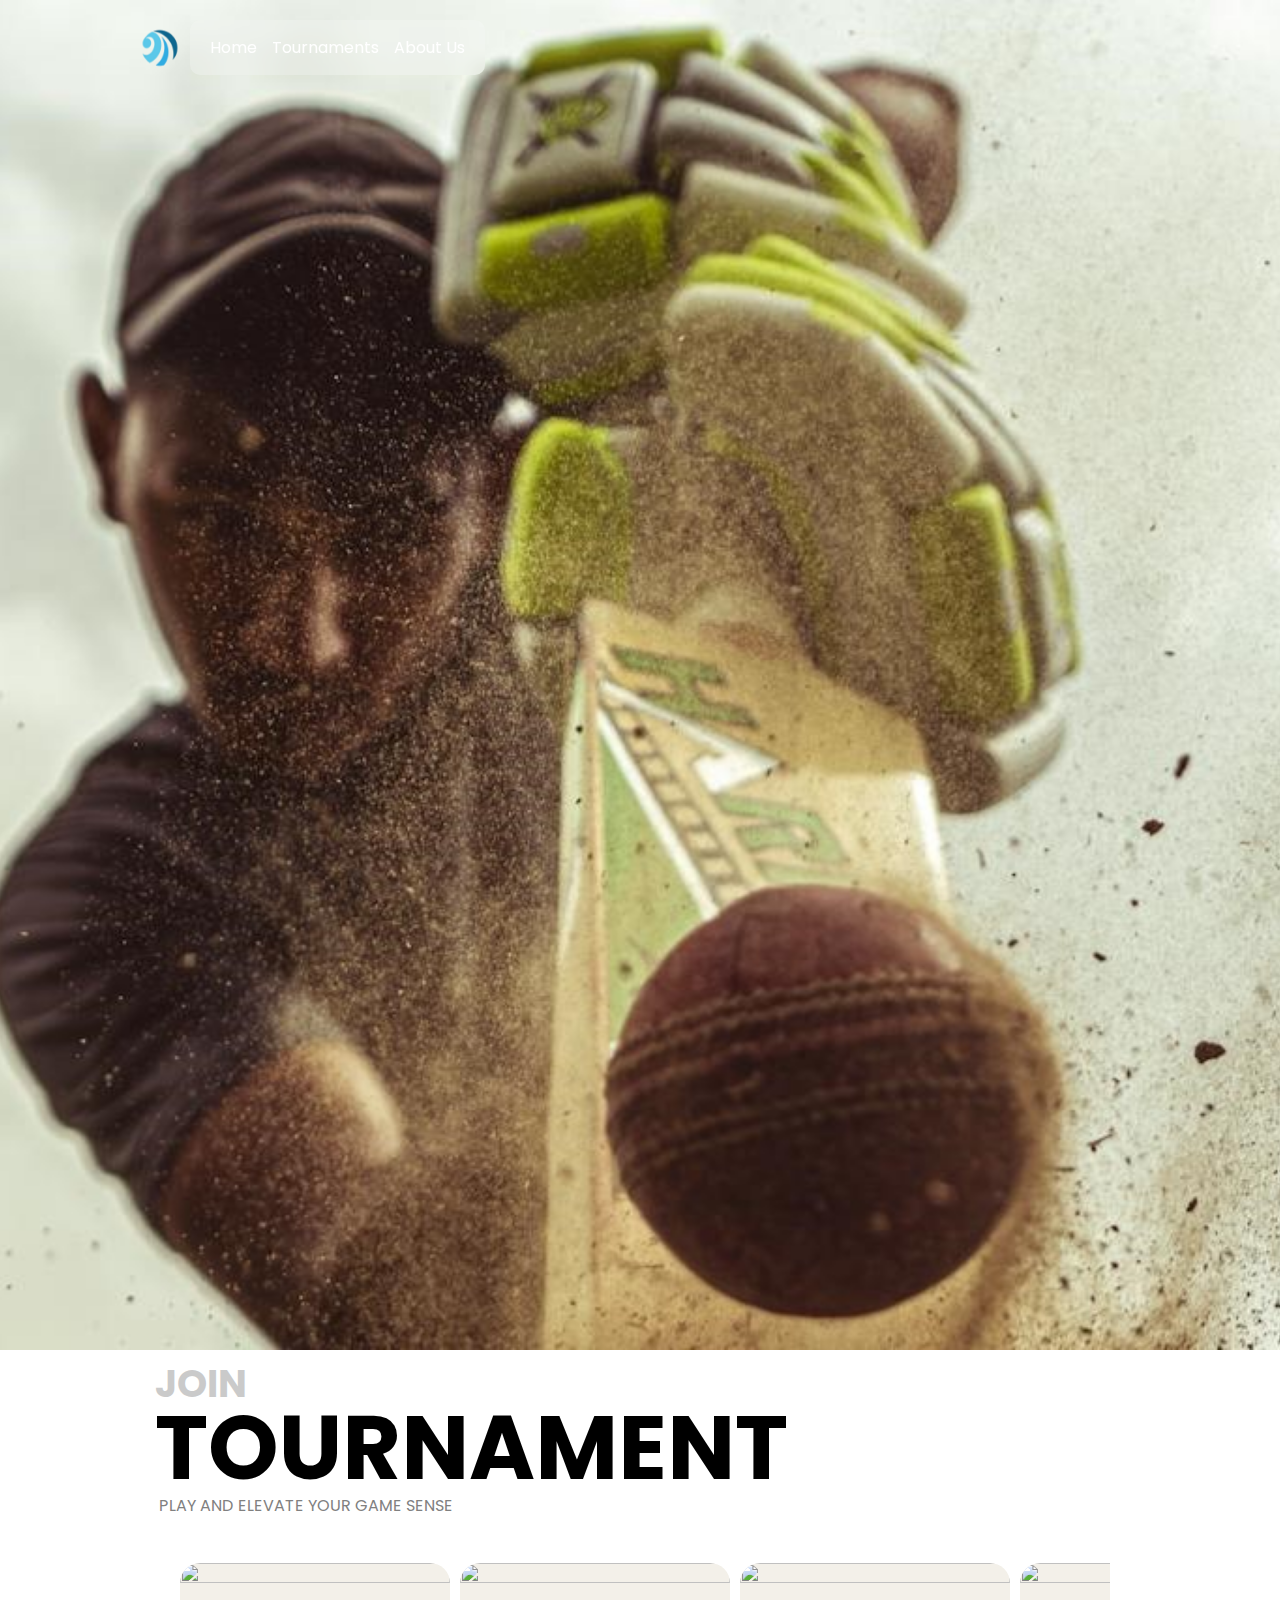
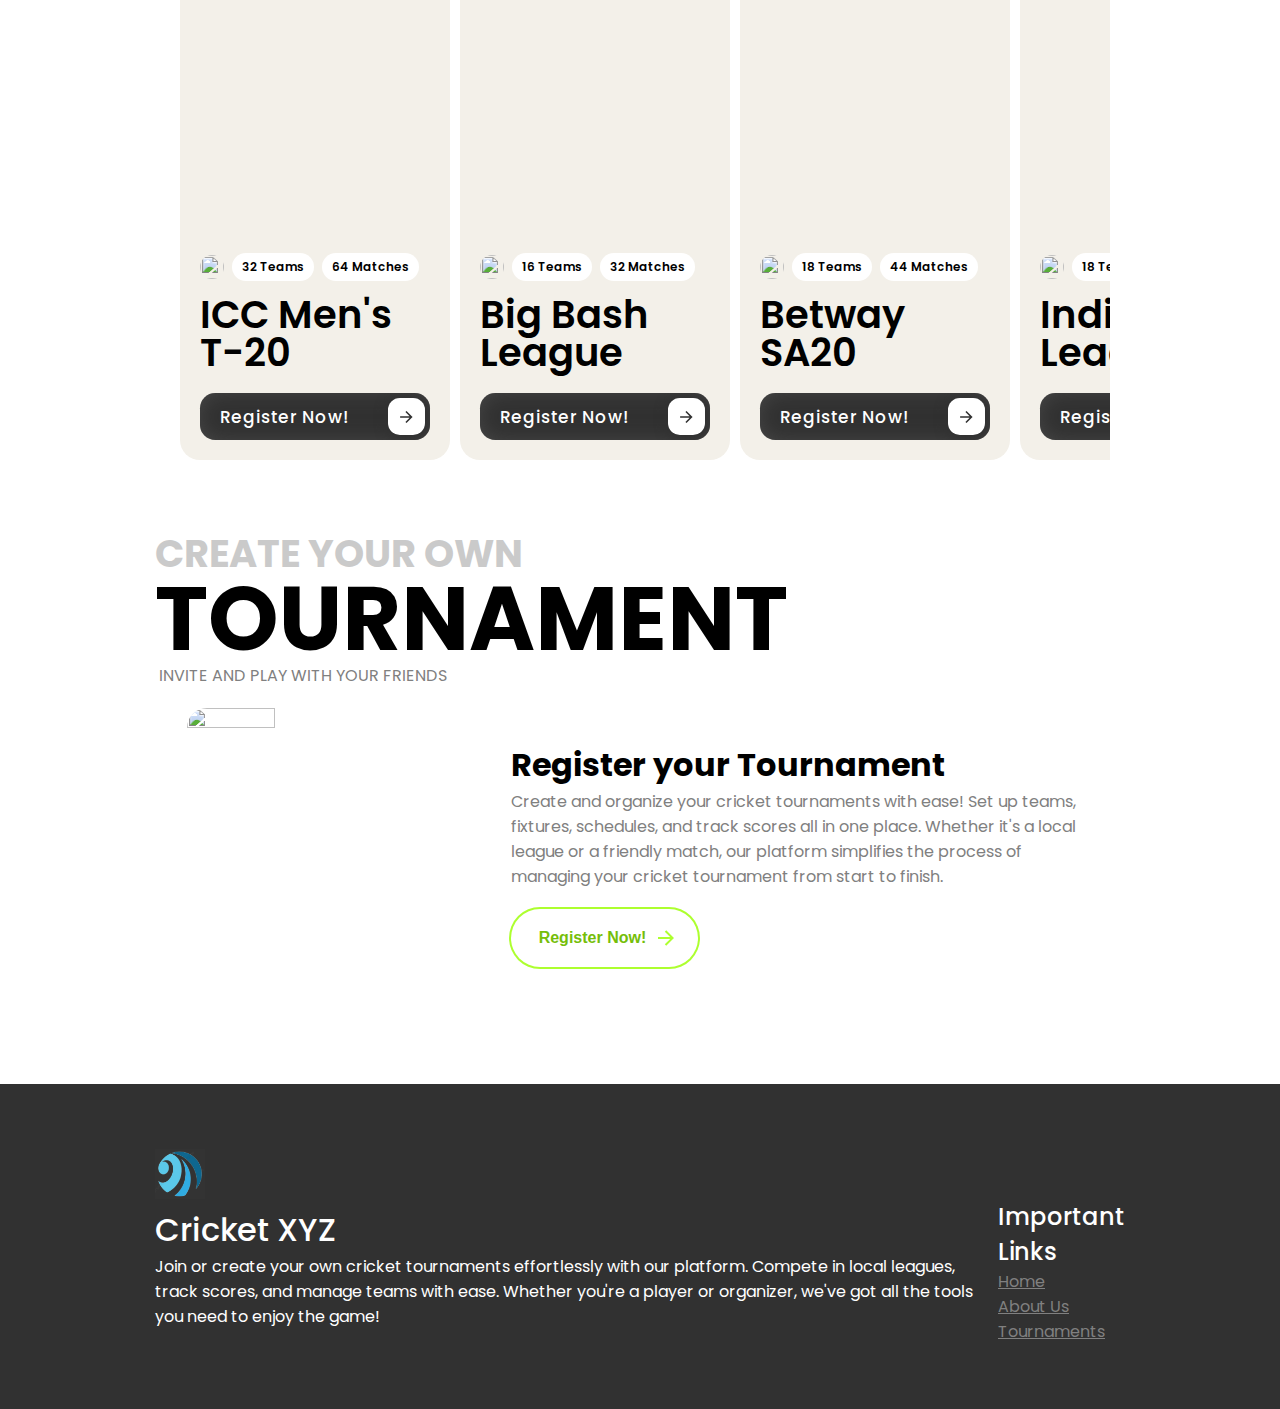
==== commit 831df68a: "change in about page" ====
--- a/index.html
+++ b/index.html
@@ -20,9 +20,9 @@
         <div class="container">
             <img src="/asset/cricketFavicon/android-chrome-192x192.png" alt="" class="logo">
             <ul>
-                <li>Home</li>
-                <li>Tournaments</li>
-                <li>About Us</li>
+                <a href="/index.html"><li>Home</li></a>
+                <a href="/index.html#tournaments"><li>Tournaments</li></a>
+                <a href="/asset/html/about.html"><li>About Us</li></a>
             </ul>
         </div>
     </header>
@@ -55,7 +55,7 @@
         </section>
 
         <section class="tournaments">
-            <div class="container">
+            <div class="container" id="tournaments">
                 <div class="text-container">
                     <h2 class="text-appear">JOIN</h2>
                 </div>
@@ -242,9 +242,15 @@
             </div>
             <div>
                 <h2>Important Links</h2>
-                <a href=""><p>Home</p></a>
-                <a href=""><p>About Us</p></a>
-                <a href=""><p>Tournaments</p></a>
+                <a href="/index.html">
+                    <p>Home</p>
+                </a>
+                <a href="/asset/html/about.html">
+                    <p>About Us</p>
+                </a>
+                <a href="/index.html#tournaments">
+                    <p>Tournaments</p>
+                </a>
             </div>
         </div>
     </footer>
--- a/asset/css/universal.css
+++ b/asset/css/universal.css
@@ -118,6 +118,12 @@
     font-family: "Poppins", sans-serif;
     font-weight: 900;
     font-style: italic;
+}
+
+*{
+    margin: 0;
+    padding: 0;
+    box-sizing: border-box;
 }
 
 /* =========================HEADER=========================== */
@@ -130,6 +136,7 @@
     align-items: center;
     padding-block: 20px;
     padding-inline: 20px;
+    z-index: 999;
 }
 
 header .logo{
@@ -161,11 +168,18 @@
     list-style: none;
 }
 
+header a{
+    color: white;
+    text-decoration: none;
+}
+
 @media(max-width: 700px){
     header ul{
         display: none;
     }
 }
+
+/* ======================FOOTER========================== */
 
 footer{
     display: flex;
